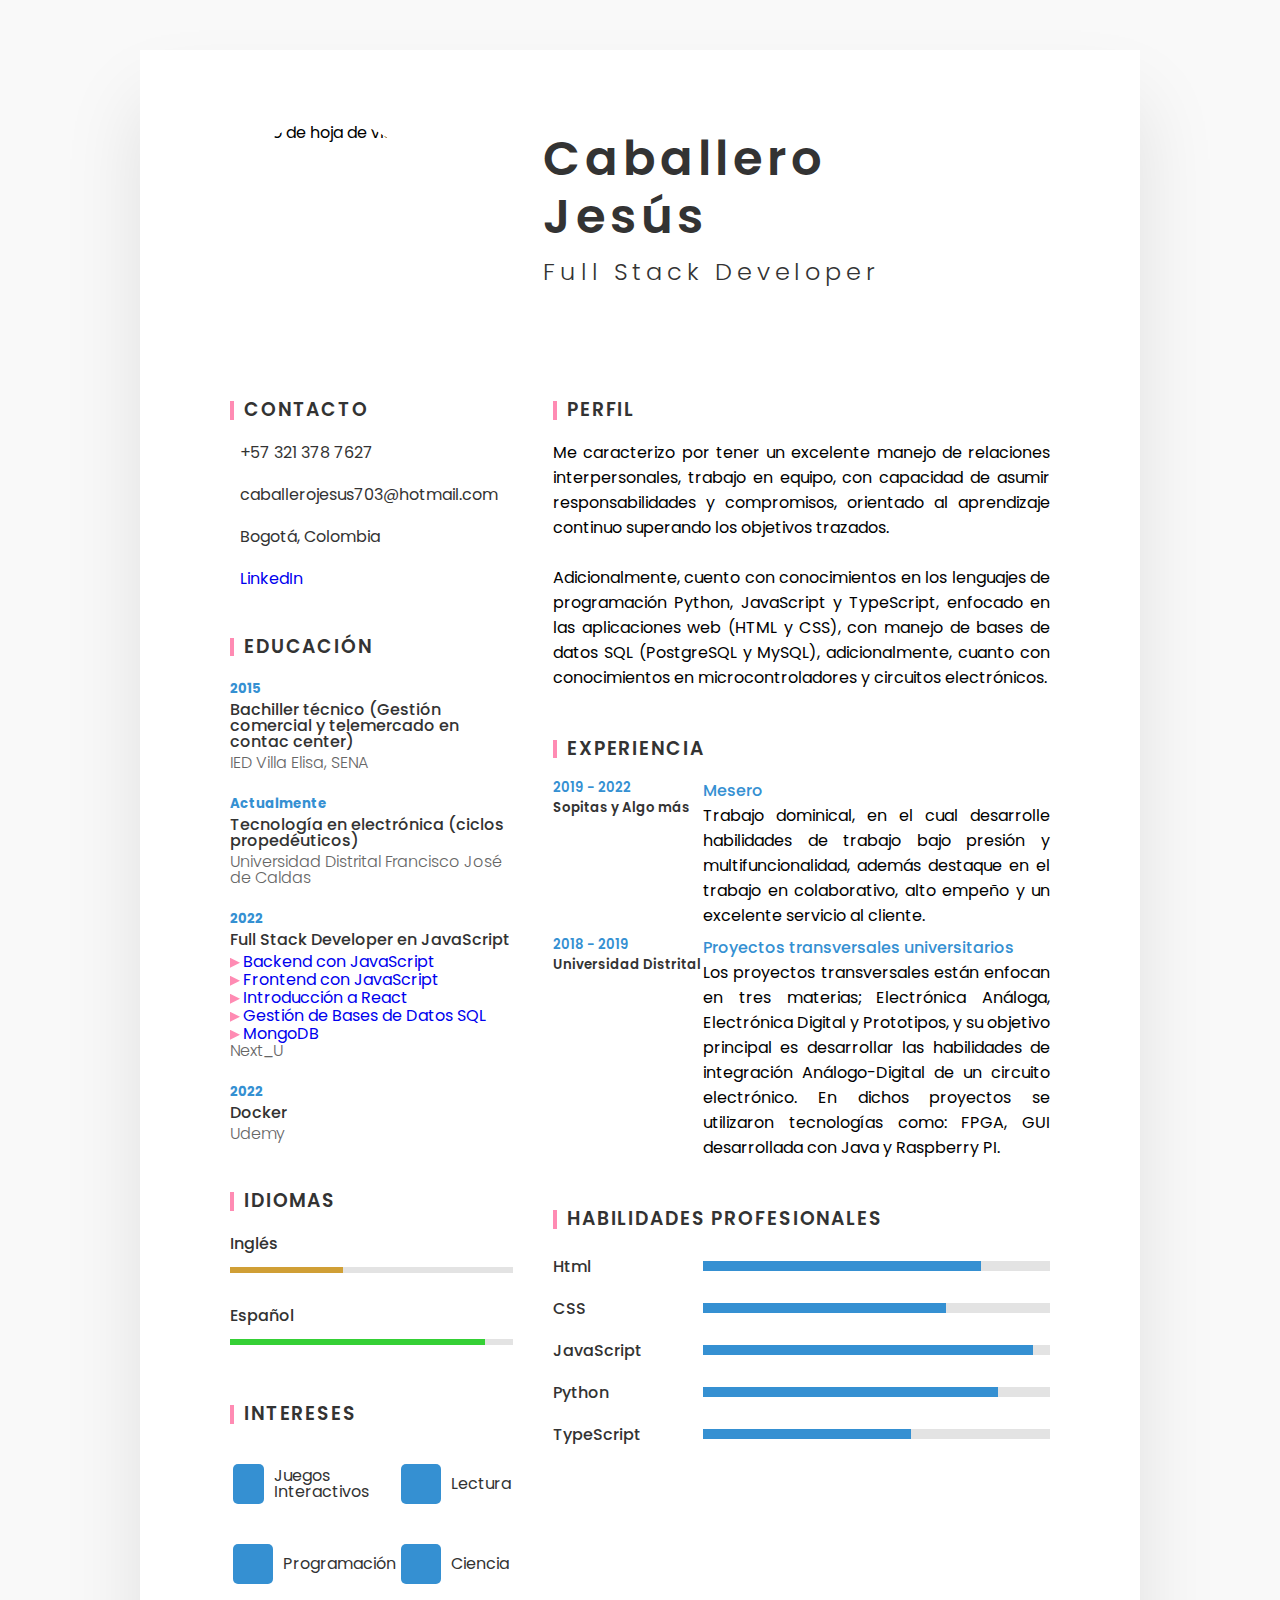
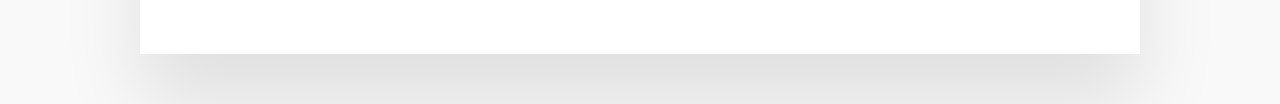
==== index.html @ ff533d47 "ajustada a perfil2" ====
<!DOCTYPE html>
<html lang="en">
  <head>
    <meta charset="UTF-8" />
    <meta http-equiv="X-UA-Compatible" content="IE=edge" />
    <meta name="viewport" content="width=device-width, initial-scale=1.0" />
    <title>CV Jesus Caballero</title>
    <link rel="stylesheet" href="style.css" />
  </head>
  <body>
    <div class="container">
      <div class="top">
        <div class="imgBx">
          <div class="box">
            <img src="hoja de vida.jpg" alt="Foto de hoja de vida" />
          </div>
        </div>
        <div class="profileText">
          <h3>Caballero<br />Jesús<br /><span>Full Stack Developer</span></h3>
        </div>
      </div>
      <div class="contentBox">
        <div class="leftSide">
          <h3>Contacto</h3>
          <ul>
            <li>
              <span class="icon"
                ><ion-icon name="call-outline"></ion-icon
              ></span>
              <span class="text">+57 321 378 7627</span>
            </li>
            <li>
              <span class="icon"
                ><ion-icon name="mail-outline"></ion-icon
              ></span>
              <span class="text">caballerojesus703@hotmail.com</span>
            </li>
            <li>
              <span class="icon"
                ><ion-icon name="location-outline"></ion-icon
              ></span>
              <span class="text">Bogotá, Colombia</span>
            </li>
            <li>
            <span class="icon"><ion-icon name="earth-outline"></ion-icon></ion-icon></span>
            <span class="text"><a href="https://www.linkedin.com/in/jesus-david-caballero-rocha-907482201/" target="_blank">LinkedIn</a></span>
          </li>
          </ul>
          <h3>Educación</h3>
          <ul class="education">
            <li>
              <h5>2015</h5>
              <h4>
                Bachiller técnico (Gestión comercial y telemercado en contac
                center)
              </h4>
              <h6>IED Villa Elisa, SENA</h6>
            </li>
            <li>
              <h5>Actualmente</h5>
              <h4>Tecnología en electrónica (ciclos propedéuticos)</h4>
              <h6>Universidad Distrital Francisco José de Caldas</h6>
            </li>
            <li>
              <h5>2022</h5>
              <h4>Full Stack Developer en JavaScript</h4>
              <a href="https://www.credential.net/70497d91-df5f-44bd-9066-369b51262ab5#gs.cikvo7" target="_blank">Backend con JavaScript</a>
              <a href="https://www.credential.net/244ee4c2-99f0-46f4-b9ac-a942260e75fa" target="_blank">Frontend con JavaScript</a>
              <a href="https://www.credential.net/e31a86c0-d5cb-41db-8c46-b7a973c042d2" target="_blank">Introducción a React</a>
              <a href="https://www.credential.net/3a7b11eb-8df2-4f7f-9bee-4f2fc57cd64d" target="_blank">Gestión de Bases de Datos SQL</a>
              <a href="https://www.credential.net/6b82b604-13f1-494c-86f6-80d92bb70265" target="_blank">MongoDB</a>
              <h6>Next_U</h6>
            </li>
            <li>
              <h5>2022</h5>
              <h4>Docker</h4>
              <h6>Udemy</h6>
            </li>
          </ul>
          <h3>Idiomas</h3>
          <ul class="language">
            <li>
              <span class="text">Inglés</span>
              <span class="percent">
                <div style="width: 40%; background: rgb(208, 159, 53)"></div>
              </span>
            </li>
            <li>
              <span class="text">Español</span>
              <span class="percent">
                <div style="width: 90%; background: #35d035"></div>
              </span>
            </li>
          </ul>
          <h3>Intereses</h3>
          <ul class="interest">
            <li>
              <span class="icon"
                ><ion-icon name="game-controller-outline"></ion-icon></span
              >Juegos Interactivos
            </li>
            <li>
              <span class="icon"><ion-icon name="book-outline"></ion-icon></span
              >Lectura
            </li>
            <li>
              <span class="icon"><ion-icon name="code"></ion-icon></span>Programación
            </li>
            <li>
              <span class="icon"><ion-icon name="logo-electron"></ion-icon></ion-icon></span>Ciencia
            </li>
          </ul>
        </div>

        <div class="rightSide">
          <div class="about">
            <h3>Perfil</h3>
            <p>
              Me caracterizo por tener un excelente manejo de relaciones
              interpersonales, trabajo en equipo, con capacidad de asumir
              responsabilidades y compromisos, orientado al aprendizaje continuo
              superando los objetivos trazados.<br /><br />
              Adicionalmente, cuento con conocimientos en los lenguajes de
              programación Python, JavaScript y TypeScript, enfocado en las
              aplicaciones web (HTML y CSS), con manejo de bases de datos SQL
              (PostgreSQL y MySQL), adicionalmente, cuanto con conocimientos en
              microcontroladores y circuitos electrónicos.
            </p>
          </div>

          <div class="about">
            <h3>Experiencia</h3>
            <div class="box">
              <div class="year_company">
                <h5>2019 - 2022</h5>
                <h5>Sopitas y Algo más</h5>
              </div>
              <div class="text">
                <h4>Mesero</h4>
                <p>
                  Trabajo dominical, en el cual desarrolle habilidades de
                  trabajo bajo presión y multifuncionalidad, además destaque en
                  el trabajo en colaborativo, alto empeño y un excelente
                  servicio al cliente.
                </p>
              </div>
            </div>
            <div class="box">
              <div class="year_company">
                <h5>2018 - 2019</h5>
                <h5>Universidad Distrital</h5>
              </div>
              <div class="text">
                <h4>Proyectos transversales universitarios</h4>
                <p>
                  Los proyectos transversales están enfocan en tres materias;
                  Electrónica Análoga, Electrónica Digital y Prototipos, y su
                  objetivo principal es desarrollar las habilidades de
                  integración Análogo-Digital de un circuito electrónico. En
                  dichos proyectos se utilizaron tecnologías como: FPGA, GUI
                  desarrollada con Java y Raspberry PI.
                </p>
              </div>
            </div>
          </div>
          <div class="about skills">
            <h3>Habilidades profesionales</h3>
            <div class="box">
              <h4>Html</h4>
              <span class="percent">
                <div style="width: 80%"></div>
              </span>
            </div>
            <div class="box">
              <h4>CSS</h4>
              <span class="percent">
                <div style="width: 70%"></div>
              </span>
            </div>
            <div class="box">
              <h4>JavaScript</h4>
              <span class="percent">
                <div style="width: 95%"></div>
              </span>
            </div>
            <div class="box">
              <h4>Python</h4>
              <span class="percent">
                <div style="width: 85%"></div>
              </span>
            </div>
            <div class="box">
              <h4>TypeScript</h4>
              <span class="percent">
                <div style="width: 60%"></div>
              </span>
            </div>
          </div>
        </div>
      </div>
    </div>
    <script
      type="module"
      src="https://unpkg.com/ionicons@5.5.2/dist/ionicons/ionicons.esm.js"
    ></script>
    <script
      nomodule
      src="https://unpkg.com/ionicons@5.5.2/dist/ionicons/ionicons.js"
    ></script>
  </body>
</html>
---- style.css ----
/* importa Poppins desde la url */
@import url("https://fonts.googleapis.com/css?family=Poppins:400,500,600,700,800,900&display=swap");

* {
  margin: 0;
  padding: 0;
  box-sizing: border-box;
  font-family: "Poppins", sans-serif;
}

body {
  background: #f9f9f9;
  display: flex;
  justify-content: center;
  align-items: center;
  min-height: 100vh;
}

.container {
  position: relative;
  width: 100%;
  max-width: 1000px;
  background: #fff;
  margin: 50px;
  box-shadow: 0 50px 75px rgba(0, 0, 0, 0.1);
  border-left: 50px solid #fff;
  border-right: 50px solid #fff;
}

.container .top {
  position: relative;
  display: grid;
  grid-template-columns: 1fr 2fr;
  padding: 40px;
  padding-bottom: 0;
}

.container .top .imgBx {
  position: relative;
  width: 100%;
  display: flex;
  align-items: center;
}

.container .top .imgBx .box {
  position: relative;
  width: 70%;
  min-width: 200px;
  border-radius: 50%;
  overflow: hidden;
  aspect-ratio: 1;
}

.container .top .imgBx .box img {
  position: absolute;
  top: 0;
  left: 0;
  width: 100%;
  height: 100%;
  object-fit: cover;
}

.container .top .profileText {
  position: relative;
  padding: 40px;
  display: flex;
  align-items: center;
}

.container .top .profileText h3 {
  font-size: 3em;
  letter-spacing: 0.1em;
  line-height: 1.2em;
  font-weight: 600;
  color: #333;
}

.container .top .profileText h3 span {
  position: relative;
  font-size: 0.5em;
  font-weight: 300;
  top: -10px;
}

.container .contentBox {
  position: relative;
  min-height: 500px;
  display: grid;
  grid-template-columns: 1fr 2fr;
  padding: 0 40px 40px;
}

.container .contentBox h3 {
  border-left: 4px solid #ff8bb3;
  padding-left: 10px;
  line-height: 1em;
  font-weight: 600;
  color: #333;
  letter-spacing: 0.1em;
  margin-bottom: 20px;
  margin-top: 50px;
  text-transform: uppercase;
}

.container .contentBox ul {
  position: relative;
  margin: 10px 0;
}

.container .contentBox ul li {
  list-style: none;
  margin: 25px 0;
  line-height: 1em;
  color: #333;
  cursor: pointer;
  display: flex;
  pointer-events: none;
}

.container .contentBox ul li span a {
  text-decoration: none;
  pointer-events: auto;
}

.container .contentBox ul li ion-icon {
  font-size: 1.2em;
  margin-right: 10px;
  color: #3590d2;
}

.container .contentBox ul.education li {
  flex-direction: column;
  margin: 25px 0;
  pointer-events: none;
}

.container .contentBox ul.education li a {
  position: relative;
  text-decoration: none;
  padding: 1px 13px;
  pointer-events: auto;
}

.container .contentBox ul.education li a::before {
  content: "";
  position: absolute;
  top: 25%;
  left: 0;
  width: 10px;
  height: 10px;
  /* convierte el cuadrado a un triangulo */
  clip-path: polygon(0 0, 100% 50%, 0 100%);
  background: #ff8bb3;
  transition: 0.5s;
}

h5 {
  color: #3590d2;
}

h4 {
  color: #333;
  font-weight: 500;
  margin: 5px 0;
}

h6 {
  color: #666;
  font-weight: 300;
  font-size: 1em;
}

.language li {
  flex-direction: column;
}

.language li span {
  color: #333;
  font-size: 16px;
  font-weight: 500;
}

.language .percent {
  position: relative;
  width: 100%;
  background: #e3e3e3;
  height: 6px;
  margin-top: 15px;
  margin-bottom: 10px;
  display: block;
  overflow: hidden;
}

.language .percent div {
  position: absolute;
  top: 0;
  left: 0;
  height: 100%;
  background: #3590d2;
}

.container .contentBox ul.interest {
  position: relative;
  display: grid;
  grid-template-columns: repeat(2, 1fr);
}

.container .contentBox ul.interest li {
  display: flex;
  align-items: center;
  gap: 10px;
  margin: 20px 2.5px;
}

.container .contentBox ul.interest li .icon {
  position: relative;
  width: 40px;
  height: 40px;
  background: #3590d2;
  color: #fff;
  border-radius: 5px;
  display: flex;
  justify-content: center;
  align-items: center;
}


.container .contentBox ul.interest li .icon ion-icon {
  color: #fff;
  margin-right: 0;
}

p {
  font-style: 300;
}

.rightSide {
  padding-left: 40px;
}

.rightSide .about p {
  text-align: justify;
}

.about .box {
  display: flex;
  flex-direction: row;
  margin: 7px 0;
}

.about .box .year_company {
  min-width: 150px;
  margin-bottom: 10px;
}

.about .box .year_company h5 {
  color: #333;
  font-weight: 600;
}

.about .box .year_company h5:nth-child(1) {
  color: #3590d2;
}

.about .box .text h4 {
  color: #3590d2;
  font-size: 16px;
  margin: 0;
}

.about.skills .box {
  position: relative;
  width: 100%;
  display: grid;
  grid-template-columns: 150px 1fr;
  justify-content: center;
  align-items: center;
}

.about.skills .box h4 {
  color: #333;
  font-weight: 500;
  margin-bottom: 5px;
}

.about.skills .box .percent {
  position: relative;
  width: 100%;
  height: 10px;
  background: #e3e3e3;
}

.about.skills .box .percent div {
  position: absolute;
  top: 0;
  left: 0;
  height: 100%;
  background: #3590d2;
}
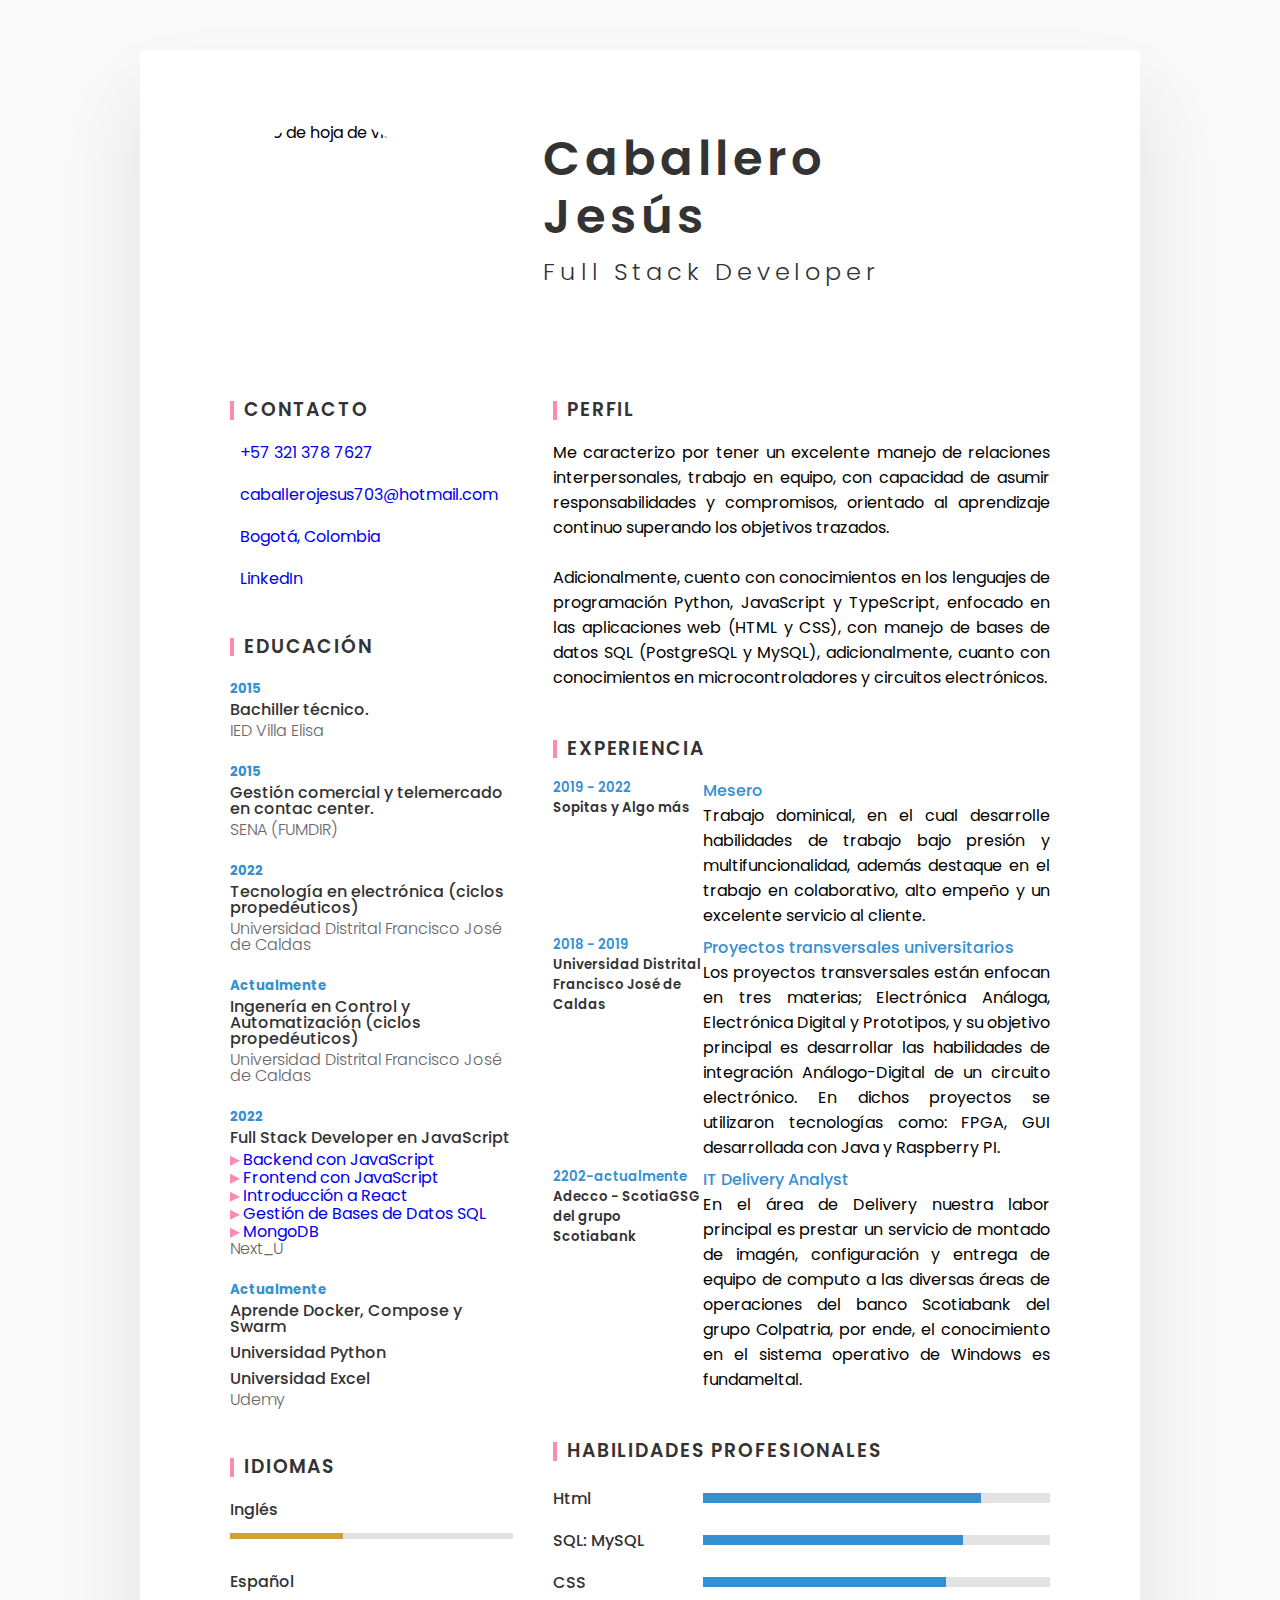
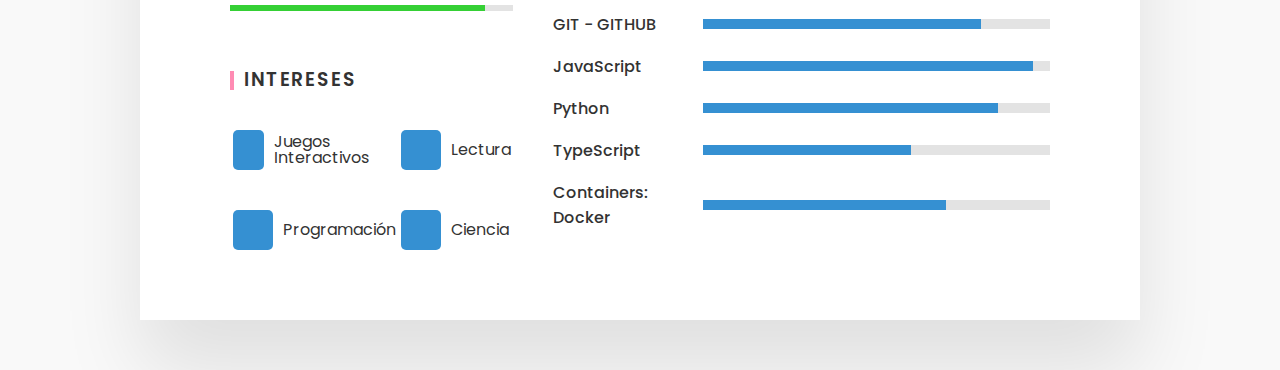
==== commit ef5bf270: "actualización 26 de Febrero del 2023" ====
--- a/index.html
+++ b/index.html
@@ -7,7 +7,7 @@
     <title>CV Jesus Caballero</title>
     <link rel="stylesheet" href="style.css" />
   </head>
-  <body>
+  <body ondragstart="return false">
     <div class="container">
       <div class="top">
         <div class="imgBx">
@@ -24,41 +24,48 @@
           <h3>Contacto</h3>
           <ul>
             <li>
-              <span class="icon"
-                ><ion-icon name="call-outline"></ion-icon
-              ></span>
-              <span class="text">+57 321 378 7627</span>
-            </li>
-            <li>
-              <span class="icon"
-                ><ion-icon name="mail-outline"></ion-icon
-              ></span>
-              <span class="text">caballerojesus703@hotmail.com</span>
-            </li>
-            <li>
-              <span class="icon"
-                ><ion-icon name="location-outline"></ion-icon
-              ></span>
-              <span class="text">Bogotá, Colombia</span>
-            </li>
-            <li>
-            <span class="icon"><ion-icon name="earth-outline"></ion-icon></ion-icon></span>
+              <span class="icon"><ion-icon name="call-outline"></ion-icon></span>
+              <span class="text"><a href="https://wa.me/573213787627" target="_blank">+57 321 378 7627</a></span>
+            </li>
+            <li>
+              <span class="icon"><ion-icon name="mail-outline"></ion-icon></span>
+              <span class="text"><a href="mailto:caballerojesus703@hotmail.com" target="_blank">caballerojesus703@hotmail.com</span></a>
+            </li>
+            <li>
+              <span class="icon"><ion-icon name="location-outline"></ion-icon></span>
+              <span class="text"><a href="https://www.google.es/maps/@4.5888819,-74.1695892,14.49z" target="_blank">Bogotá, Colombia</a></span>
+            </li>
+            <li>
+            <span class="icon"><ion-icon name="logo-linkedin"></ion-icon></span>
             <span class="text"><a href="https://www.linkedin.com/in/jesus-david-caballero-rocha-907482201/" target="_blank">LinkedIn</a></span>
           </li>
           </ul>
+
           <h3>Educación</h3>
           <ul class="education">
             <li>
               <h5>2015</h5>
               <h4>
-                Bachiller técnico (Gestión comercial y telemercado en contac
-                center)
+                Bachiller técnico.
               </h4>
-              <h6>IED Villa Elisa, SENA</h6>
+              <h6>IED Villa Elisa</h6>
+            </li>
+            <li>
+              <h5>2015</h5>
+              <h4>
+                Gestión comercial y telemercado en contac
+                center.
+              </h4>
+              <h6>SENA (FUMDIR)</h6>
+            </li>
+            <li>
+              <h5>2022</h5>
+              <h4>Tecnología en electrónica (ciclos propedéuticos)</h4>
+              <h6>Universidad Distrital Francisco José de Caldas</h6>
             </li>
             <li>
               <h5>Actualmente</h5>
-              <h4>Tecnología en electrónica (ciclos propedéuticos)</h4>
+              <h4>Ingenería en Control y Automatización (ciclos propedéuticos)</h4>
               <h6>Universidad Distrital Francisco José de Caldas</h6>
             </li>
             <li>
@@ -72,8 +79,10 @@
               <h6>Next_U</h6>
             </li>
             <li>
-              <h5>2022</h5>
-              <h4>Docker</h4>
+              <h5>Actualmente</h5>
+              <h4>Aprende Docker, Compose y Swarm</h4>
+              <h4>Universidad Python</h4>
+              <h4>Universidad Excel</h4>
               <h6>Udemy</h6>
             </li>
           </ul>
@@ -92,6 +101,7 @@
               </span>
             </li>
           </ul>
+
           <h3>Intereses</h3>
           <ul class="interest">
             <li>
@@ -148,7 +158,7 @@
             <div class="box">
               <div class="year_company">
                 <h5>2018 - 2019</h5>
-                <h5>Universidad Distrital</h5>
+                <h5>Universidad Distrital Francisco José de Caldas</h5>
               </div>
               <div class="text">
                 <h4>Proyectos transversales universitarios</h4>
@@ -162,6 +172,18 @@
                 </p>
               </div>
             </div>
+            <div class="box">
+              <div class="year_company">
+                <h5>2202-actualmente</h5>
+                <h5>Adecco - ScotiaGSG del grupo Scotiabank</h5>
+              </div>
+              <div class="text">
+                <h4>IT Delivery Analyst</h4>
+                <p>
+                  En el área de Delivery nuestra labor principal es prestar un servicio de montado de imagén, configuración y entrega de equipo de computo a las diversas áreas de operaciones del banco Scotiabank del grupo Colpatria, por ende, el conocimiento en el sistema operativo de Windows es fundameltal.
+                </p>
+              </div>
+            </div>
           </div>
           <div class="about skills">
             <h3>Habilidades profesionales</h3>
@@ -172,12 +194,24 @@
               </span>
             </div>
             <div class="box">
+              <h4>SQL: MySQL</h4>
+              <span class="percent">
+                <div style="width: 75%"></div>
+              </span>
+            </div>
+            <div class="box">
               <h4>CSS</h4>
               <span class="percent">
                 <div style="width: 70%"></div>
               </span>
             </div>
             <div class="box">
+              <h4>GIT - GITHUB</h4>
+              <span class="percent">
+                <div style="width: 80%"></div>
+              </span>
+            </div>
+            <div class="box">
               <h4>JavaScript</h4>
               <span class="percent">
                 <div style="width: 95%"></div>
@@ -193,6 +227,12 @@
               <h4>TypeScript</h4>
               <span class="percent">
                 <div style="width: 60%"></div>
+              </span>
+            </div>
+            <div class="box">
+              <h4>Containers: Docker</h4>
+              <span class="percent">
+                <div style="width: 70%"></div>
               </span>
             </div>
           </div>
--- a/style.css
+++ b/style.css
@@ -6,6 +6,7 @@
   padding: 0;
   box-sizing: border-box;
   font-family: "Poppins", sans-serif;
+  user-select: none;
 }
 
 body {
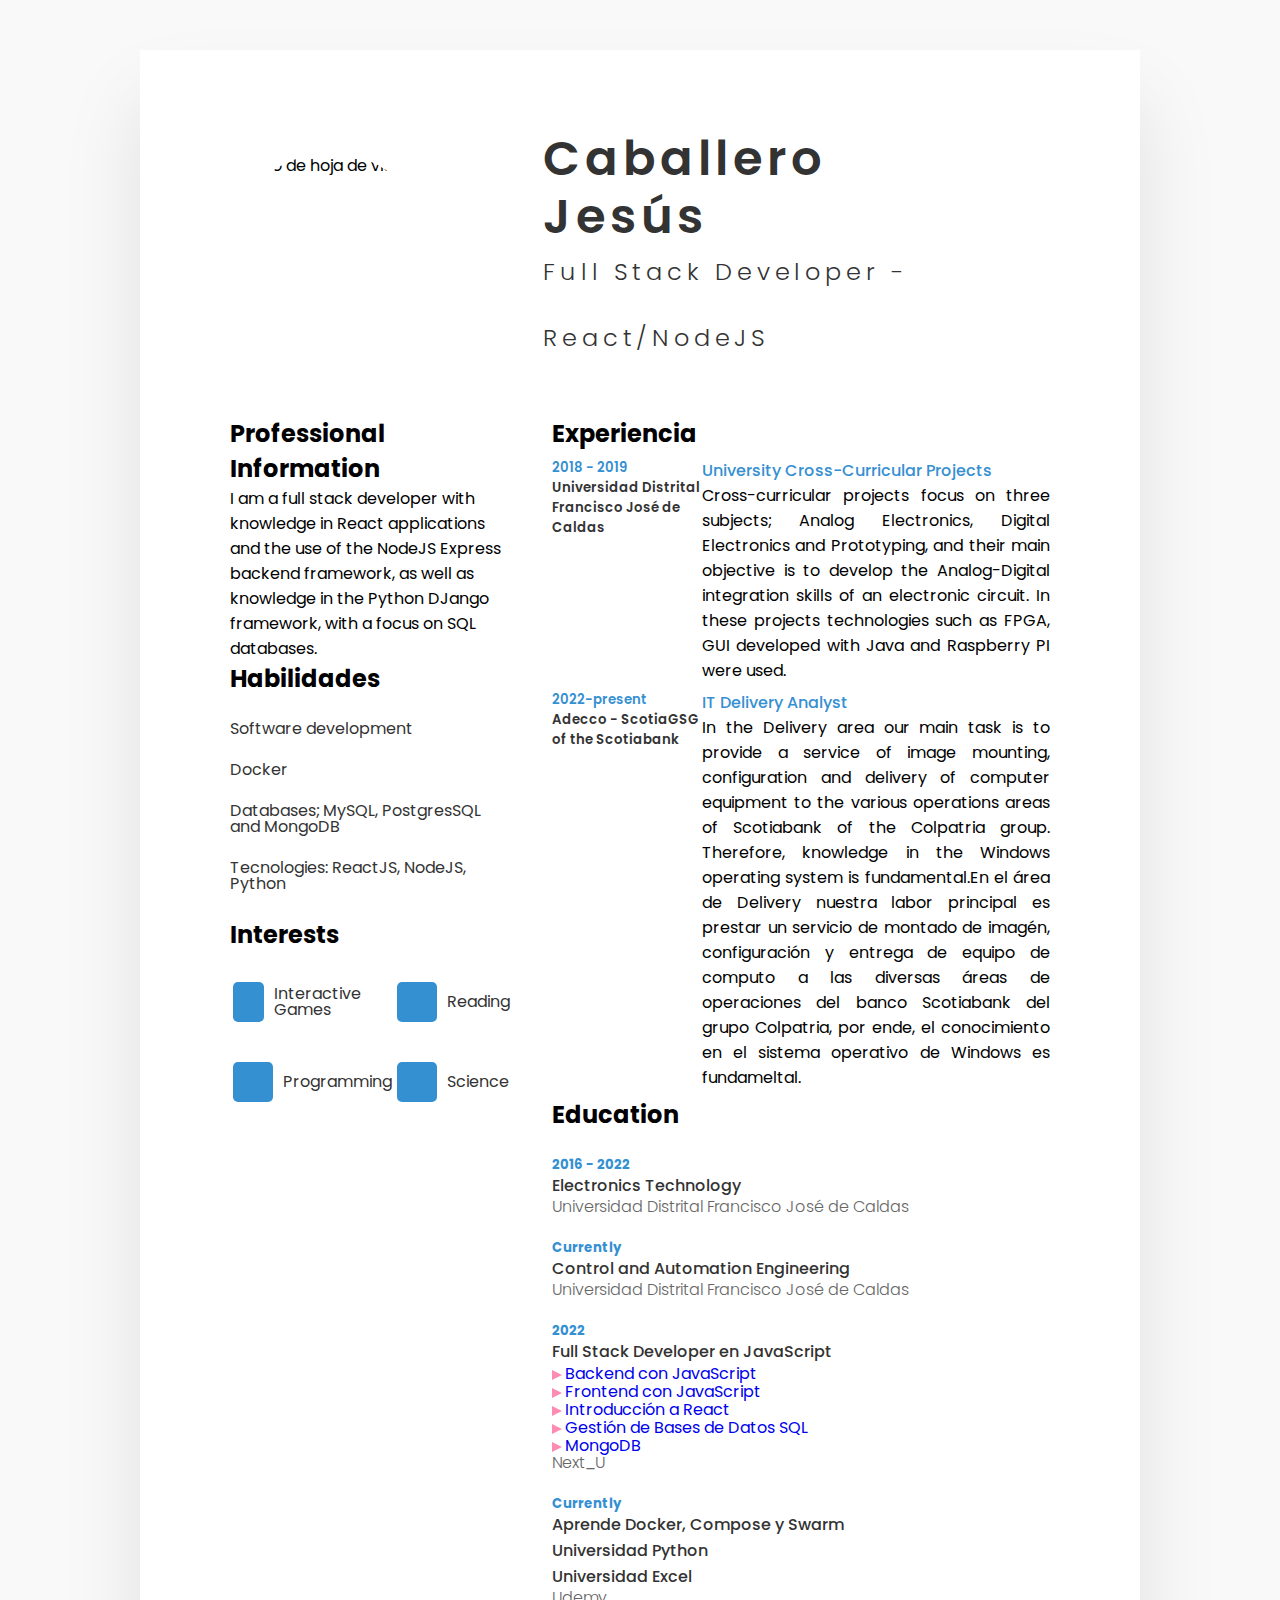
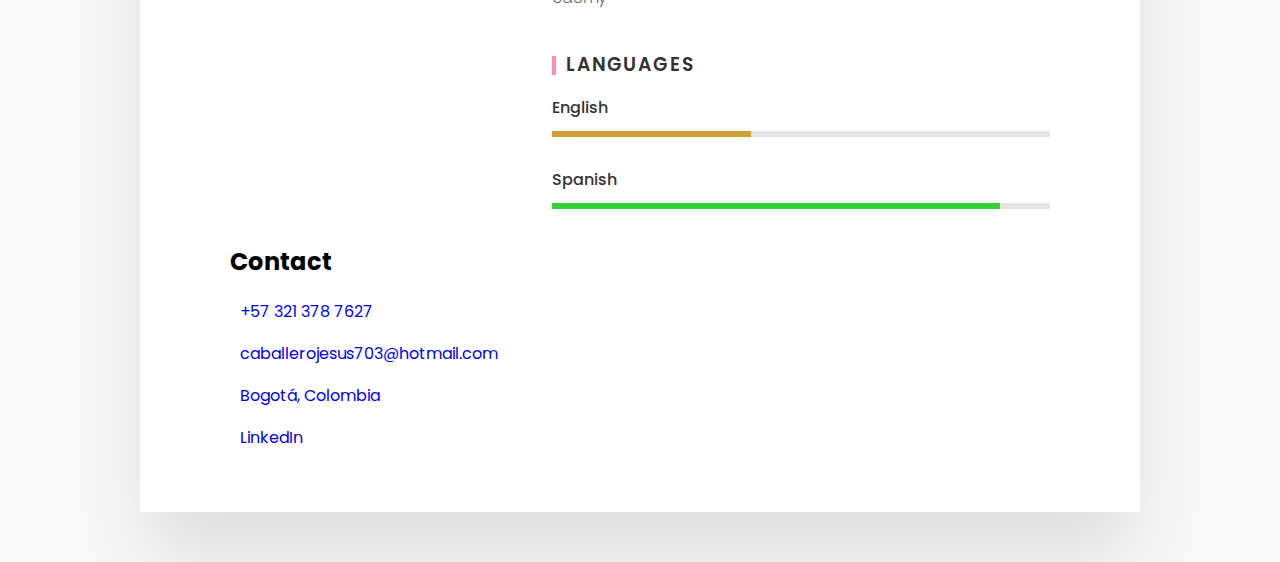
==== commit 09304f1a: "in English" ====
--- a/index.html
+++ b/index.html
@@ -16,12 +16,127 @@
           </div>
         </div>
         <div class="profileText">
-          <h3>Caballero<br />Jesús<br /><span>Full Stack Developer</span></h3>
+          <h3>Caballero<br />Jesús<br /><span>Full Stack Developer - React/NodeJS</span></h3>
         </div>
       </div>
       <div class="contentBox">
         <div class="leftSide">
-          <h3>Contacto</h3>
+          <div class="group">
+            <h2>Professional Information</h2>
+            <p>I am a full stack developer with knowledge in React applications and the use of the NodeJS Express backend framework, as well as knowledge in the Python DJango framework, with a focus on SQL databases.</p>
+          </div>
+
+          <div class="group">
+            <h2>Habilidades</h2>
+            <ul>
+              <li>Software development</li>
+              <li>Docker</li>
+              <li>Databases; MySQL, PostgresSQL and MongoDB</li>
+              <li>Tecnologies: ReactJS, NodeJS, Python</li>
+            </ul>
+          </div>
+            
+          <div class="group">
+            <h2>Interests</h2>
+            <ul class="interest">
+              <li>
+                <span class="icon"
+                ><ion-icon name="game-controller-outline"></ion-icon></span
+                >Interactive Games
+              </li>
+              <li>
+                <span class="icon"><ion-icon name="book-outline"></ion-icon></span
+                  >Reading
+                </li>
+                <li>
+                  <span class="icon"><ion-icon name="code"></ion-icon></span>Programming
+                </li>
+                <li>
+                  <span class="icon"><ion-icon name="logo-electron"></ion-icon></ion-icon></span>Science
+                </li>
+              </ul>
+            </div>
+          </div>
+            
+        <div class="rightSide">
+          <div class="about">
+            <h2>Experiencia</h2>
+            <div class="box">
+              <div class="year_company">
+                <h5>2018 - 2019</h5>
+                <h5>Universidad Distrital Francisco José de Caldas</h5>
+              </div>
+              <div class="text">
+                <h4>University Cross-Curricular Projects</h4>
+                <p>
+                  Cross-curricular projects focus on three subjects; Analog Electronics, Digital Electronics and Prototyping, and their main objective is to develop the Analog-Digital integration skills of an electronic circuit. In these projects technologies such as FPGA, GUI developed with Java and Raspberry PI were used.
+                </p>
+              </div>
+            </div>
+            
+            <div class="box">
+              <div class="year_company">
+                <h5>2022-present</h5>
+                <h5>Adecco - ScotiaGSG of the Scotiabank</h5>
+              </div>
+              <div class="text">
+                <h4>IT Delivery Analyst</h4>
+                <p>
+                  In the Delivery area our main task is to provide a service of image mounting, configuration and delivery of computer equipment to the various operations areas of Scotiabank of the Colpatria group. Therefore, knowledge in the Windows operating system is fundamental.En el área de Delivery nuestra labor principal es prestar un servicio de montado de imagén, configuración y entrega de equipo de computo a las diversas áreas de operaciones del banco Scotiabank del grupo Colpatria, por ende, el conocimiento en el sistema operativo de Windows es fundameltal.
+                </p>
+              </div>
+            </div>
+          </div>          
+
+          <h2>Education</h2>
+          <ul class="education">
+            <li>
+              <h5>2016 - 2022</h5>
+              <h4>Electronics Technology</h4>
+              <h6>Universidad Distrital Francisco José de Caldas</h6>
+            </li>
+            <li>
+              <h5>Currently</h5>
+              <h4>Control and Automation Engineering</h4>
+              <h6>Universidad Distrital Francisco José de Caldas</h6>
+            </li>
+            <li>
+              <h5>2022</h5>
+              <h4>Full Stack Developer en JavaScript</h4>
+              <a href="https://www.credential.net/70497d91-df5f-44bd-9066-369b51262ab5#gs.cikvo7" target="_blank">Backend con JavaScript</a>
+              <a href="https://www.credential.net/244ee4c2-99f0-46f4-b9ac-a942260e75fa" target="_blank">Frontend con JavaScript</a>
+              <a href="https://www.credential.net/e31a86c0-d5cb-41db-8c46-b7a973c042d2" target="_blank">Introducción a React</a>
+              <a href="https://www.credential.net/3a7b11eb-8df2-4f7f-9bee-4f2fc57cd64d" target="_blank">Gestión de Bases de Datos SQL</a>
+              <a href="https://www.credential.net/6b82b604-13f1-494c-86f6-80d92bb70265" target="_blank">MongoDB</a>
+              <h6>Next_U</h6>
+            </li>
+            <li>
+              <h5>Currently</h5>
+              <h4>Aprende Docker, Compose y Swarm</h4>
+              <h4>Universidad Python</h4>
+              <h4>Universidad Excel</h4>
+              <h6>Udemy</h6>
+            </li>
+          </ul>
+          <h3>Languages</h3>
+          <ul class="language">
+            <li>
+              <span class="text">English</span>
+              <span class="percent">
+                <div style="width: 40%; background: rgb(208, 159, 53)"></div>
+              </span>
+            </li>
+            <li>
+              <span class="text">Spanish</span>
+              <span class="percent">
+                <div style="width: 90%; background: #35d035"></div>
+              </span>
+            </li>
+          </ul>
+        </div>
+      
+        <div class="footer">
+          <h2>Contact</h2>
           <ul>
             <li>
               <span class="icon"><ion-icon name="call-outline"></ion-icon></span>
@@ -36,206 +151,10 @@
               <span class="text"><a href="https://www.google.es/maps/@4.5888819,-74.1695892,14.49z" target="_blank">Bogotá, Colombia</a></span>
             </li>
             <li>
-            <span class="icon"><ion-icon name="logo-linkedin"></ion-icon></span>
-            <span class="text"><a href="https://www.linkedin.com/in/jesus-david-caballero-rocha-907482201/" target="_blank">LinkedIn</a></span>
-          </li>
-          </ul>
-
-          <h3>Educación</h3>
-          <ul class="education">
-            <li>
-              <h5>2015</h5>
-              <h4>
-                Bachiller técnico.
-              </h4>
-              <h6>IED Villa Elisa</h6>
-            </li>
-            <li>
-              <h5>2015</h5>
-              <h4>
-                Gestión comercial y telemercado en contac
-                center.
-              </h4>
-              <h6>SENA (FUMDIR)</h6>
-            </li>
-            <li>
-              <h5>2022</h5>
-              <h4>Tecnología en electrónica (ciclos propedéuticos)</h4>
-              <h6>Universidad Distrital Francisco José de Caldas</h6>
-            </li>
-            <li>
-              <h5>Actualmente</h5>
-              <h4>Ingenería en Control y Automatización (ciclos propedéuticos)</h4>
-              <h6>Universidad Distrital Francisco José de Caldas</h6>
-            </li>
-            <li>
-              <h5>2022</h5>
-              <h4>Full Stack Developer en JavaScript</h4>
-              <a href="https://www.credential.net/70497d91-df5f-44bd-9066-369b51262ab5#gs.cikvo7" target="_blank">Backend con JavaScript</a>
-              <a href="https://www.credential.net/244ee4c2-99f0-46f4-b9ac-a942260e75fa" target="_blank">Frontend con JavaScript</a>
-              <a href="https://www.credential.net/e31a86c0-d5cb-41db-8c46-b7a973c042d2" target="_blank">Introducción a React</a>
-              <a href="https://www.credential.net/3a7b11eb-8df2-4f7f-9bee-4f2fc57cd64d" target="_blank">Gestión de Bases de Datos SQL</a>
-              <a href="https://www.credential.net/6b82b604-13f1-494c-86f6-80d92bb70265" target="_blank">MongoDB</a>
-              <h6>Next_U</h6>
-            </li>
-            <li>
-              <h5>Actualmente</h5>
-              <h4>Aprende Docker, Compose y Swarm</h4>
-              <h4>Universidad Python</h4>
-              <h4>Universidad Excel</h4>
-              <h6>Udemy</h6>
+              <span class="icon"><ion-icon name="logo-linkedin"></ion-icon></span>
+              <span class="text"><a href="https://www.linkedin.com/in/jesus-david-caballero-rocha-907482201/" target="_blank">LinkedIn</a></span>
             </li>
           </ul>
-          <h3>Idiomas</h3>
-          <ul class="language">
-            <li>
-              <span class="text">Inglés</span>
-              <span class="percent">
-                <div style="width: 40%; background: rgb(208, 159, 53)"></div>
-              </span>
-            </li>
-            <li>
-              <span class="text">Español</span>
-              <span class="percent">
-                <div style="width: 90%; background: #35d035"></div>
-              </span>
-            </li>
-          </ul>
-
-          <h3>Intereses</h3>
-          <ul class="interest">
-            <li>
-              <span class="icon"
-                ><ion-icon name="game-controller-outline"></ion-icon></span
-              >Juegos Interactivos
-            </li>
-            <li>
-              <span class="icon"><ion-icon name="book-outline"></ion-icon></span
-              >Lectura
-            </li>
-            <li>
-              <span class="icon"><ion-icon name="code"></ion-icon></span>Programación
-            </li>
-            <li>
-              <span class="icon"><ion-icon name="logo-electron"></ion-icon></ion-icon></span>Ciencia
-            </li>
-          </ul>
-        </div>
-
-        <div class="rightSide">
-          <div class="about">
-            <h3>Perfil</h3>
-            <p>
-              Me caracterizo por tener un excelente manejo de relaciones
-              interpersonales, trabajo en equipo, con capacidad de asumir
-              responsabilidades y compromisos, orientado al aprendizaje continuo
-              superando los objetivos trazados.<br /><br />
-              Adicionalmente, cuento con conocimientos en los lenguajes de
-              programación Python, JavaScript y TypeScript, enfocado en las
-              aplicaciones web (HTML y CSS), con manejo de bases de datos SQL
-              (PostgreSQL y MySQL), adicionalmente, cuanto con conocimientos en
-              microcontroladores y circuitos electrónicos.
-            </p>
-          </div>
-
-          <div class="about">
-            <h3>Experiencia</h3>
-            <div class="box">
-              <div class="year_company">
-                <h5>2019 - 2022</h5>
-                <h5>Sopitas y Algo más</h5>
-              </div>
-              <div class="text">
-                <h4>Mesero</h4>
-                <p>
-                  Trabajo dominical, en el cual desarrolle habilidades de
-                  trabajo bajo presión y multifuncionalidad, además destaque en
-                  el trabajo en colaborativo, alto empeño y un excelente
-                  servicio al cliente.
-                </p>
-              </div>
-            </div>
-            <div class="box">
-              <div class="year_company">
-                <h5>2018 - 2019</h5>
-                <h5>Universidad Distrital Francisco José de Caldas</h5>
-              </div>
-              <div class="text">
-                <h4>Proyectos transversales universitarios</h4>
-                <p>
-                  Los proyectos transversales están enfocan en tres materias;
-                  Electrónica Análoga, Electrónica Digital y Prototipos, y su
-                  objetivo principal es desarrollar las habilidades de
-                  integración Análogo-Digital de un circuito electrónico. En
-                  dichos proyectos se utilizaron tecnologías como: FPGA, GUI
-                  desarrollada con Java y Raspberry PI.
-                </p>
-              </div>
-            </div>
-            <div class="box">
-              <div class="year_company">
-                <h5>2202-actualmente</h5>
-                <h5>Adecco - ScotiaGSG del grupo Scotiabank</h5>
-              </div>
-              <div class="text">
-                <h4>IT Delivery Analyst</h4>
-                <p>
-                  En el área de Delivery nuestra labor principal es prestar un servicio de montado de imagén, configuración y entrega de equipo de computo a las diversas áreas de operaciones del banco Scotiabank del grupo Colpatria, por ende, el conocimiento en el sistema operativo de Windows es fundameltal.
-                </p>
-              </div>
-            </div>
-          </div>
-          <div class="about skills">
-            <h3>Habilidades profesionales</h3>
-            <div class="box">
-              <h4>Html</h4>
-              <span class="percent">
-                <div style="width: 80%"></div>
-              </span>
-            </div>
-            <div class="box">
-              <h4>SQL: MySQL</h4>
-              <span class="percent">
-                <div style="width: 75%"></div>
-              </span>
-            </div>
-            <div class="box">
-              <h4>CSS</h4>
-              <span class="percent">
-                <div style="width: 70%"></div>
-              </span>
-            </div>
-            <div class="box">
-              <h4>GIT - GITHUB</h4>
-              <span class="percent">
-                <div style="width: 80%"></div>
-              </span>
-            </div>
-            <div class="box">
-              <h4>JavaScript</h4>
-              <span class="percent">
-                <div style="width: 95%"></div>
-              </span>
-            </div>
-            <div class="box">
-              <h4>Python</h4>
-              <span class="percent">
-                <div style="width: 85%"></div>
-              </span>
-            </div>
-            <div class="box">
-              <h4>TypeScript</h4>
-              <span class="percent">
-                <div style="width: 60%"></div>
-              </span>
-            </div>
-            <div class="box">
-              <h4>Containers: Docker</h4>
-              <span class="percent">
-                <div style="width: 70%"></div>
-              </span>
-            </div>
-          </div>
         </div>
       </div>
     </div>
